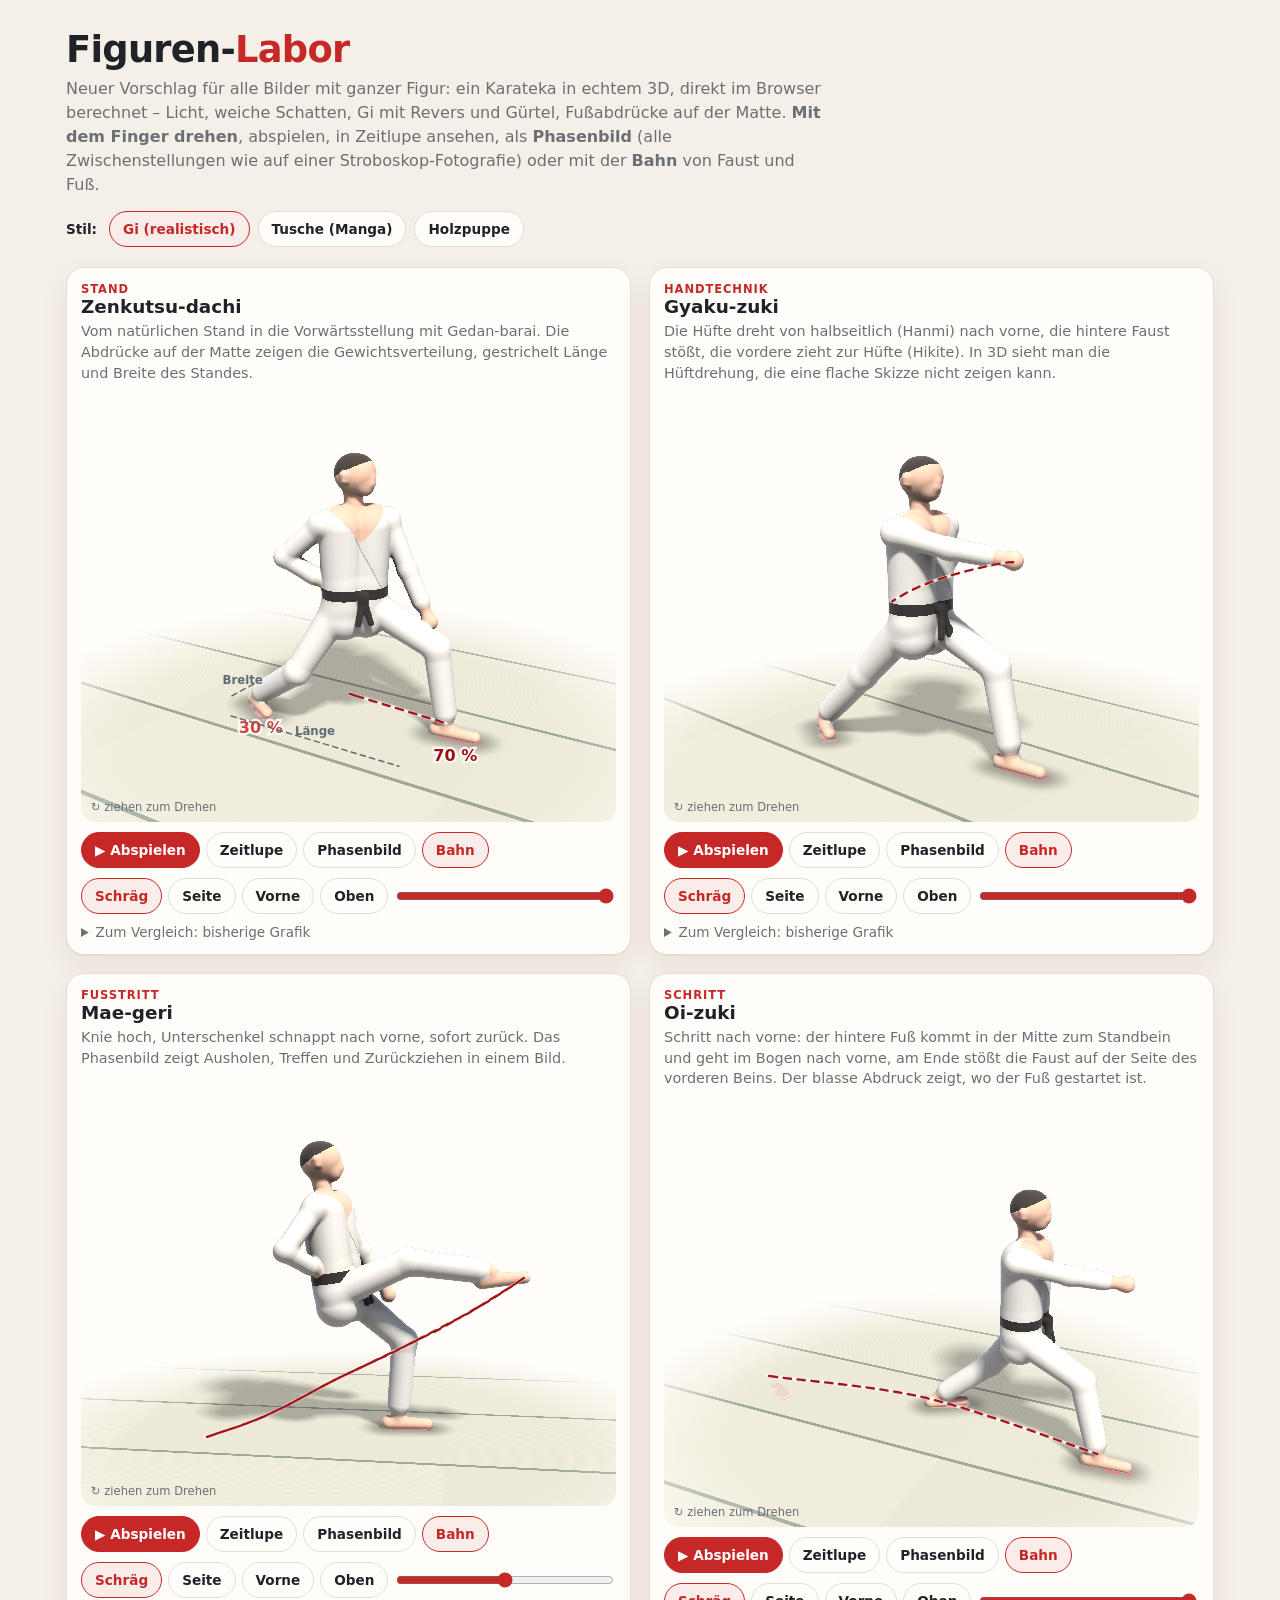
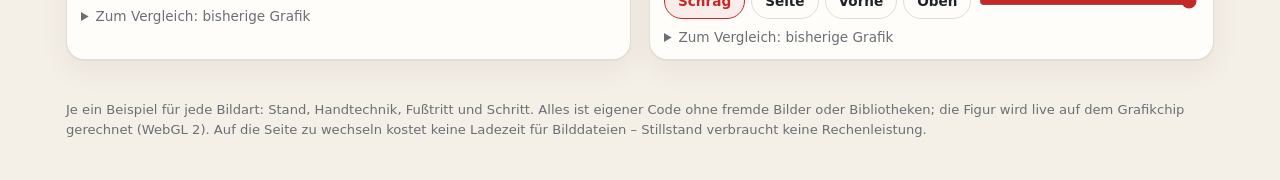
==== labor/figuren.html @ a84ec28a "Figuren-Labor: Vorschlag für 3D-Figuren mit Beispielen (v1.39.1) Eigenständige Seite labor/figuren.h" ====
<!DOCTYPE html>
<html lang="de">

<head>
  <meta charset="utf-8">
  <meta name="viewport" content="width=device-width, initial-scale=1">
  <title>Figuren-Labor</title>
  <style>
    :root {
      --red: #c62828;
      --ink: #1f2328;
      --muted: #6b6f76;
      --line: #e3ddd4;
      --card: #fffdf9;
      --bg: #f4efe7;
    }

    @media (prefers-color-scheme: dark) {
      :root:not([data-theme="light"]) {
        --ink: #ece7e0;
        --muted: #a39e97;
        --line: #3a3530;
        --card: #24211e;
        --bg: #181614;
        color-scheme: dark;
      }
    }

    :root[data-theme="dark"] {
      --ink: #ece7e0;
      --muted: #a39e97;
      --line: #3a3530;
      --card: #24211e;
      --bg: #181614;
      color-scheme: dark;
    }

    * {
      box-sizing: border-box;
    }

    body {
      margin: 0;
      font-family: system-ui, "Segoe UI", Roboto, sans-serif;
      background: var(--bg);
      color: var(--ink);
    }

    header {
      max-width: 1180px;
      margin: 0 auto;
      padding-block: 28px 8px;
      padding-left: max(16px, env(safe-area-inset-left, 0px));
      padding-right: max(16px, env(safe-area-inset-right, 0px));
    }

    h1 {
      margin: 0 0 6px;
      font-size: clamp(1.6rem, 4vw, 2.3rem);
      letter-spacing: -0.02em;
    }

    h1 span {
      color: var(--red);
    }

    .lead {
      margin: 0 0 14px;
      color: var(--muted);
      max-width: 760px;
      line-height: 1.5;
    }

    .styles {
      display: flex;
      flex-wrap: wrap;
      gap: 8px;
      align-items: center;
      margin: 8px 0 4px;
    }

    .styles b {
      font-size: 0.85rem;
      margin-right: 4px;
    }

    button,
    .chip {
      font: inherit;
      font-size: 0.85rem;
      font-weight: 650;
      border: 1.5px solid var(--line);
      background: var(--card);
      color: var(--ink);
      border-radius: 999px;
      padding: 7px 13px;
      cursor: pointer;
      min-height: 36px;
    }

    button[aria-pressed="true"] {
      border-color: var(--red);
      color: var(--red);
      background: color-mix(in srgb, var(--red) 8%, var(--card));
    }

    button.play {
      background: var(--red);
      border-color: var(--red);
      color: #fff;
    }

    main {
      max-width: 1180px;
      margin: 0 auto;
      padding-block: 8px 40px;
      padding-left: max(16px, env(safe-area-inset-left, 0px));
      padding-right: max(16px, env(safe-area-inset-right, 0px));
      display: grid;
      grid-template-columns: repeat(auto-fill, minmax(min(100%, 520px), 1fr));
      gap: 18px;
    }

    .card {
      background: var(--card);
      border: 1px solid var(--line);
      border-radius: 18px;
      padding: 14px;
      box-shadow: 0 1px 0 var(--line), 0 10px 30px rgba(60, 40, 20, 0.06);
    }

    .card h2 {
      margin: 0;
      font-size: 1.15rem;
    }

    .card .kind {
      font-size: 0.72rem;
      font-weight: 800;
      letter-spacing: 0.08em;
      text-transform: uppercase;
      color: var(--red);
    }

    .card p {
      margin: 4px 0 10px;
      color: var(--muted);
      font-size: 0.9rem;
      line-height: 1.45;
    }

    .stage {
      position: relative;
      border-radius: 14px;
      overflow: hidden;
      background: radial-gradient(120% 90% at 50% 20%, color-mix(in srgb, var(--card) 70%, #fff), var(--card));
      touch-action: none;
      cursor: grab;
    }

    .stage canvas {
      display: block;
      width: 100%;
      aspect-ratio: 5 / 4;
    }

    .stage .hint {
      position: absolute;
      left: 10px;
      bottom: 8px;
      font-size: 0.72rem;
      color: var(--muted);
      pointer-events: none;
    }

    .row {
      display: flex;
      flex-wrap: wrap;
      gap: 6px;
      margin-top: 10px;
      align-items: center;
    }

    input[type="range"] {
      flex: 1 1 140px;
      accent-color: var(--red);
    }

    details {
      margin-top: 10px;
      font-size: 0.85rem;
      color: var(--muted);
    }

    details .old {
      max-width: 260px;
      margin-top: 6px;
    }

    details .old svg {
      width: 100%;
      height: auto;
    }

    .fallback {
      padding: 30px 16px;
      text-align: center;
      color: var(--muted);
    }

    footer {
      max-width: 1180px;
      margin: 0 auto;
      padding-block: 0 40px;
      padding-left: max(16px, env(safe-area-inset-left, 0px));
      padding-right: max(16px, env(safe-area-inset-right, 0px));
      color: var(--muted);
      font-size: 0.82rem;
      line-height: 1.5;
    }
  </style>
</head>

<body>
  <header>
    <h1>Figuren-<span>Labor</span></h1>
    <p class="lead">Neuer Vorschlag für alle Bilder mit ganzer Figur: ein Karateka in echtem 3D, direkt im Browser berechnet – Licht, weiche Schatten, Gi mit Revers und Gürtel, Fußabdrücke auf der Matte. <b>Mit dem Finger drehen</b>, abspielen, in Zeitlupe ansehen, als <b>Phasenbild</b> (alle Zwischenstellungen wie auf einer Stroboskop-Fotografie) oder mit der <b>Bahn</b> von Faust und Fuß.</p>
    <div class="styles" role="group" aria-label="Stil">
      <b>Stil:</b>
      <button data-style="0" aria-pressed="true">Gi (realistisch)</button>
      <button data-style="1" aria-pressed="false">Tusche (Manga)</button>
      <button data-style="2" aria-pressed="false">Holzpuppe</button>
    </div>
  </header>
  <main id="cards"></main>
  <footer>Je ein Beispiel für jede Bildart: Stand, Handtechnik, Fußtritt und Schritt. Alles ist eigener Code ohne fremde Bilder oder Bibliotheken; die Figur wird live auf dem Grafikchip gerechnet (WebGL&nbsp;2). Auf die Seite zu wechseln kostet keine Ladezeit für Bilddateien – Stillstand verbraucht keine Rechenleistung.</footer>

  <script src="../js/core.js"></script>
  <script src="../js/graphics.js"></script>
  <script src="../js/graphics-tech.js"></script>
  <script src="figur3d.js"></script>
  <script>
    (function () {
      'use strict';
      const F = window.Figur3D;
      const { add, mul } = F.v;

      // ---------- Posen ----------
      // Brustkoordinaten der Hände: x = links, y = oben, z = vorne (Meter)
      const HIKITE_R = [-0.15, -0.37, -0.03];
      const HIKITE_L = [0.15, -0.37, -0.03];
      const GEDAN_L = [0.37, -0.55, 0.14];
      const PUNCH_R = [0.0, -0.13, 0.53];
      const YOI = { pelvis: [0, 0.9, 0.0], yaw: 0, L: { x: 0.17, z: 0.0, yaw: 15 }, R: { x: -0.17, z: 0.0, yaw: -15 }, hL: [0.1, -0.42, 0.13], hR: [-0.1, -0.42, 0.13], w: [0.5, 0.5] };
      const ZK = { pelvis: [0, 0.7, 0.1], yaw: -40, L: { x: 0.12, z: 0.62, yaw: 4 }, R: { x: -0.13, z: -0.5, yaw: -32 }, hL: GEDAN_L, hR: HIKITE_R, w: [0.7, 0.3] };
      const ZK_GZ = Object.assign({}, ZK, { pelvis: [0, 0.7, 0.13], yaw: 0, hL: HIKITE_L, hR: PUNCH_R });
      const CHAMBER = { pelvis: [0, 0.8, 0.3], yaw: -12, lean: -4, L: { x: 0.12, z: 0.62, yaw: 4 }, R: { x: -0.08, z: 0.26, y: 0.5, yaw: 0, pitch: -55, kp: [0, 0.5, 1] }, hL: GEDAN_L, hR: HIKITE_R, w: [1, 0] };
      const KICK = Object.assign({}, CHAMBER, { lean: -9, R: { x: -0.08, z: 1.12, y: 0.93, yaw: 0, pitch: 8, kp: [0, 1, 0.3] } });
      const OI_MID = { pelvis: [0, 0.71, 0.6], yaw: -18, L: { x: 0.12, z: 0.62, yaw: 10 }, R: { x: -0.01, z: 0.58, y: 0.11, yaw: 0, pitch: 0 }, hL: GEDAN_L, hR: HIKITE_R, w: [1, 0] };
      const OI_END = { pelvis: [0, 0.7, 1.22], yaw: 0, L: { x: 0.12, z: 0.62, yaw: 32 }, R: { x: -0.13, z: 1.74, yaw: 4 }, hL: HIKITE_L, hR: PUNCH_R, w: [0.3, 0.7] };

      const foot = (J, s, a, w) => ({ heel: J['heel' + s], toe: J['toe' + s], w, a, side: s });
      const grounded = (J, s) => J['ankle' + s][1] < 0.12;
      const decalsOf = (J, P) => ['L', 'R'].filter((s) => grounded(J, s)).map((s) => foot(J, s, 1, P.w[s === 'L' ? 0 : 1]));

      const EX = [
        {
          kind: 'Stand', title: 'Zenkutsu-dachi', text: 'Vom natürlichen Stand in die Vorwärtsstellung mit Gedan-barai. Die Abdrücke auf der Matte zeigen die Gewichtsverteilung, gestrichelt Länge und Breite des Standes.',
          keys: [{ t: 0, p: YOI }, { t: 0.15, p: YOI }, { t: 0.85, p: ZK, e: 'io' }],
          dur: 2.2, start: 1, eff: (J) => J.ankleL,
          cam: { target: [0, 0.68, 0.06], dist: 4.4, yaw: -58, pitch: 18 },
          labels: true, old: () => SK.gfx.stanceSideSvg('zenkutsu'),
        },
        {
          kind: 'Handtechnik', title: 'Gyaku-zuki', text: 'Die Hüfte dreht von halbseitlich (Hanmi) nach vorne, die hintere Faust stößt, die vordere zieht zur Hüfte (Hikite). In 3D sieht man die Hüftdrehung, die eine flache Skizze nicht zeigen kann.',
          keys: [{ t: 0, p: ZK }, { t: 0.25, p: ZK }, { t: 0.6, p: ZK_GZ, e: 'kime' }],
          dur: 1.5, start: 1, eff: (J) => J.fistR,
          cam: { target: [0, 0.78, 0.2], dist: 4.0, yaw: -48, pitch: 12 },
          old: () => SK.gfx.MOVES['gyaku-zuki'](),
        },
        {
          kind: 'Fußtritt', title: 'Mae-geri', text: 'Knie hoch, Unterschenkel schnappt nach vorne, sofort zurück. Das Phasenbild zeigt Ausholen, Treffen und Zurückziehen in einem Bild.',
          keys: [{ t: 0, p: ZK }, { t: 0.12, p: ZK }, { t: 0.36, p: CHAMBER }, { t: 0.5, p: KICK, e: 'kime' }, { t: 0.64, p: CHAMBER }, { t: 0.9, p: ZK }],
          dur: 2.0, start: 0.5, eff: (J) => J.toeR,
          cam: { target: [0, 0.8, 0.35], dist: 4.4, yaw: -82, pitch: 8 },
          old: () => SK.gfx.MOVES['mae-geri'](),
        },
        {
          kind: 'Schritt', title: 'Oi-zuki', text: 'Schritt nach vorne: der hintere Fuß kommt in der Mitte zum Standbein und geht im Bogen nach vorne, am Ende stößt die Faust auf der Seite des vorderen Beins. Der blasse Abdruck zeigt, wo der Fuß gestartet ist.',
          keys: [{ t: 0, p: ZK }, { t: 0.12, p: ZK }, { t: 0.5, p: OI_MID }, { t: 0.82, p: OI_END, e: 'kime' }],
          dur: 2.0, start: 1, eff: (J) => J.ankleR, ghostR: true,
          cam: { target: [0, 0.7, 0.62], dist: 4.9, yaw: -64, pitch: 22 },
          old: () => SK.gfx.MOVES['oi-zuki'](),
        },
      ];

      let style = 0;
      const views = [];
      const root = document.getElementById('cards');
      if (!F.ok()) {
        root.innerHTML = '<div class="fallback">Dieser Browser kann kein WebGL 2 – hier würde die bisherige Grafik erscheinen.</div>';
        return;
      }

      EX.forEach((ex) => {
        const card = document.createElement('article');
        card.className = 'card';
        card.innerHTML = `<div class="kind">${ex.kind}</div><h2>${ex.title}</h2><p>${ex.text}</p>
          <div class="stage"><canvas></canvas><span class="hint">↻ ziehen zum Drehen</span></div>
          <div class="row">
            <button class="play">▶ Abspielen</button>
            <button data-t="slow" aria-pressed="false">Zeitlupe</button>
            <button data-t="phase" aria-pressed="false">Phasenbild</button>
            <button data-t="trail" aria-pressed="true">Bahn</button>
          </div>
          <div class="row">
            <button data-v="schraeg" aria-pressed="true">Schräg</button>
            <button data-v="seite" aria-pressed="false">Seite</button>
            <button data-v="vorne" aria-pressed="false">Vorne</button>
            <button data-v="oben" aria-pressed="false">Oben</button>
            <input type="range" min="0" max="1000" value="${Math.round(ex.start * 1000)}" aria-label="Zeitpunkt">
          </div>
          <details><summary>Zum Vergleich: bisherige Grafik</summary><div class="old"></div></details>`;
        root.append(card);
        const cv = card.querySelector('canvas');
        const v = {
          ex, cv, ctx: cv.getContext('2d'), card,
          pose: F.timeline(ex.keys), t: ex.start, playing: false, slow: false, phase: false, trail: true,
          cam: Object.assign({}, ex.cam), home: Object.assign({}, ex.cam), dirty: true, visible: true,
        };
        v.start = F.solve(v.pose(0));
        views.push(v);
        const play = card.querySelector('.play');
        const range = card.querySelector('input[type=range]');
        v.range = range;
        v.playBtn = play;
        play.onclick = () => {
          v.playing = !v.playing;
          if (v.playing && v.t >= 1) v.t = 0;
          play.textContent = v.playing ? '❚❚ Pause' : '▶ Abspielen';
          v.dirty = true;
        };
        card.querySelectorAll('[data-t]').forEach((b) => (b.onclick = () => {
          const k = b.dataset.t;
          v[k] = !v[k];
          b.setAttribute('aria-pressed', String(v[k]));
          v.dirty = true;
        }));
        const presets = { schraeg: v.home.yaw, seite: -90, vorne: 0, oben: null };
        card.querySelectorAll('[data-v]').forEach((b) => (b.onclick = () => {
          card.querySelectorAll('[data-v]').forEach((x) => x.setAttribute('aria-pressed', String(x === b)));
          const k = b.dataset.v;
          if (k === 'oben') Object.assign(v.cam, { yaw: v.home.yaw, pitch: 84 });
          else Object.assign(v.cam, { yaw: presets[k], pitch: k === 'schraeg' ? v.home.pitch : 6 });
          v.dirty = true;
        }));
        range.oninput = () => { v.t = range.value / 1000; v.playing = false; play.textContent = '▶ Abspielen'; v.dirty = true; };
        // Drehen mit Finger oder Maus
        let drag = null;
        const stage = card.querySelector('.stage');
        stage.addEventListener('pointerdown', (e) => { drag = [e.clientX, e.clientY]; stage.setPointerCapture(e.pointerId); stage.style.cursor = 'grabbing'; });
        stage.addEventListener('pointermove', (e) => {
          if (!drag) return;
          v.cam.yaw -= (e.clientX - drag[0]) * 0.45;
          v.cam.pitch = Math.max(-4, Math.min(86, v.cam.pitch + (e.clientY - drag[1]) * 0.35));
          drag = [e.clientX, e.clientY];
          v.dragging = true;
          v.dirty = true;
        });
        const up = () => { drag = null; stage.style.cursor = ''; v.dragging = false; v.dirty = true; };
        stage.addEventListener('pointerup', up);
        stage.addEventListener('pointercancel', up);
        stage.addEventListener('dblclick', () => { Object.assign(v.cam, v.home); v.dirty = true; });
        if (window.SK && SK.gfx && ex.old) card.querySelector('.old').innerHTML = ex.old();
      });

      document.querySelectorAll('[data-style]').forEach((b) => (b.onclick = () => {
        style = Number(b.dataset.style);
        document.querySelectorAll('[data-style]').forEach((x) => x.setAttribute('aria-pressed', String(x === b)));
        views.forEach((v) => (v.dirty = true));
      }));

      const io = new IntersectionObserver((es) => es.forEach((e) => { const v = views.find((x) => x.card === e.target); v.visible = e.isIntersecting; if (v.visible) v.dirty = true; }));
      views.forEach((v) => io.observe(v.card));

      // ---------- Zeichnen ----------
      function overlay(v, C, P, J) {
        const g = v.ctx;
        const s = v.cv.height / 400;
        g.save();
        if (v.trail && v.ex.eff) {
          const pts = [];
          for (let i = 0; i <= 60; i++) pts.push(C.project(v.ex.eff(F.solve(v.pose(i / 60)))));
          g.lineWidth = 3 * s;
          g.lineCap = 'round';
          g.strokeStyle = 'rgba(255,255,255,.75)';
          g.beginPath();
          pts.forEach((p, i) => (i ? g.lineTo(p[0], p[1]) : g.moveTo(p[0], p[1])));
          g.stroke();
          g.setLineDash([7 * s, 6 * s]);
          g.strokeStyle = '#a3151a';
          g.lineWidth = 2.2 * s;
          g.stroke();
          g.setLineDash([]);
          // Pfeilspitze am Ende der Bahn
          const [a, b] = [pts[pts.length - 6], pts[pts.length - 1]];
          const ang = Math.atan2(b[1] - a[1], b[0] - a[0]);
          if (Math.hypot(b[0] - a[0], b[1] - a[1]) > 2) {
            g.fillStyle = '#a3151a';
            g.beginPath();
            g.moveTo(b[0], b[1]);
            g.lineTo(b[0] - Math.cos(ang - 0.45) * 12 * s, b[1] - Math.sin(ang - 0.45) * 12 * s);
            g.lineTo(b[0] - Math.cos(ang + 0.45) * 12 * s, b[1] - Math.sin(ang + 0.45) * 12 * s);
            g.fill();
          }
        }
        if (v.ex.labels && v.t > 0.8) {
          g.font = `800 ${15 * s}px system-ui, sans-serif`;
          g.textAlign = 'center';
          ['L', 'R'].forEach((k, i) => {
            const p = C.project(add(F.v.mix(J['heel' + k], J['toe' + k], 0.5), [0, 0, 0]));
            const txt = `${Math.round(P.w[i] * 100)} %`;
            g.lineWidth = 4 * s;
            g.strokeStyle = 'rgba(255,255,255,.9)';
            g.strokeText(txt, p[0], p[1] + 26 * s);
            g.fillStyle = P.w[i] >= 0.6 ? '#9b1010' : '#d0453f';
            g.fillText(txt, p[0], p[1] + 26 * s);
          });
          // Länge und Breite als Maßlinien am Boden
          const hl = J.heelL;
          const hr = J.heelR;
          const dim = (a, b, label) => {
            const A = C.project(a);
            const B = C.project(b);
            g.setLineDash([5 * s, 4 * s]);
            g.strokeStyle = '#5f6b74';
            g.lineWidth = 1.4 * s;
            g.beginPath();
            g.moveTo(A[0], A[1]);
            g.lineTo(B[0], B[1]);
            g.stroke();
            g.setLineDash([]);
            g.font = `600 ${11 * s}px system-ui, sans-serif`;
            g.fillStyle = '#5f6b74';
            g.fillText(label, (A[0] + B[0]) / 2, (A[1] + B[1]) / 2 - 6 * s);
          };
          const off = 0.22;
          dim([hr[0] - off, 0.002, hr[2]], [hr[0] - off, 0.002, hl[2]], 'Länge');
          dim([hl[0], 0.002, hr[2] - 0.18], [hr[0], 0.002, hr[2] - 0.18], 'Breite');
        }
        g.restore();
      }

      function render(v) {
        const dpr = Math.min(window.devicePixelRatio || 1, v.playing || v.dragging ? 1.25 : 2);
        const w = Math.round(v.cv.clientWidth * dpr);
        const h = Math.round(w * 0.8);
        if (v.cv.width !== w || v.cv.height !== h) { v.cv.width = w; v.cv.height = h; }
        const t = Math.min(1, v.t);
        const P = v.pose(t);
        const J = F.solve(P);
        const decals = decalsOf(J, P);
        if (v.ex.ghostR) decals.push(Object.assign(foot(v.start, 'R', 0.35, 0.3)));
        v.ctx.clearRect(0, 0, w, h);
        let C;
        if (v.phase) {
          // Phasenbild: Boden, blasse Zwischenstellungen, aktuelle Stellung obenauf
          C = F.draw(v.ctx, w, h, P, v.cam, { mode: 1, style, decals });
          const steps = [0.2, 0.35, 0.5, 0.65, 0.8].map((x) => v.ex.keys[0].t + x * (v.ex.keys[v.ex.keys.length - 1].t - v.ex.keys[0].t)).filter((x) => Math.abs(x - t) > 0.04);
          steps.forEach((x) => { v.ctx.globalAlpha = 0.24; F.draw(v.ctx, w, h, v.pose(x), v.cam, { mode: 2, style }); });
          v.ctx.globalAlpha = 1;
          F.draw(v.ctx, w, h, P, v.cam, { mode: 2, style });
        } else {
          C = F.draw(v.ctx, w, h, P, v.cam, { mode: 0, style, decals });
        }
        overlay(v, C, P, J);
        v.range.value = Math.round(t * 1000);
      }

      window.labViews = views;
      let last = performance.now();
      function loop(now) {
        const dt = Math.min(0.05, (now - last) / 1000);
        last = now;
        views.forEach((v) => {
          if (!v.visible) return;
          if (v.playing) {
            v.t += (dt / v.ex.dur) * (v.slow ? 0.25 : 1);
            if (v.t > 1.35) v.t = 0;
            v.dirty = true;
          }
          if (v.dirty) { v.dirty = false; render(v); }
        });
        requestAnimationFrame(loop);
      }
      window.addEventListener('resize', () => views.forEach((v) => (v.dirty = true)));
      requestAnimationFrame(loop);
    })();
  </script>
</body>

</html>
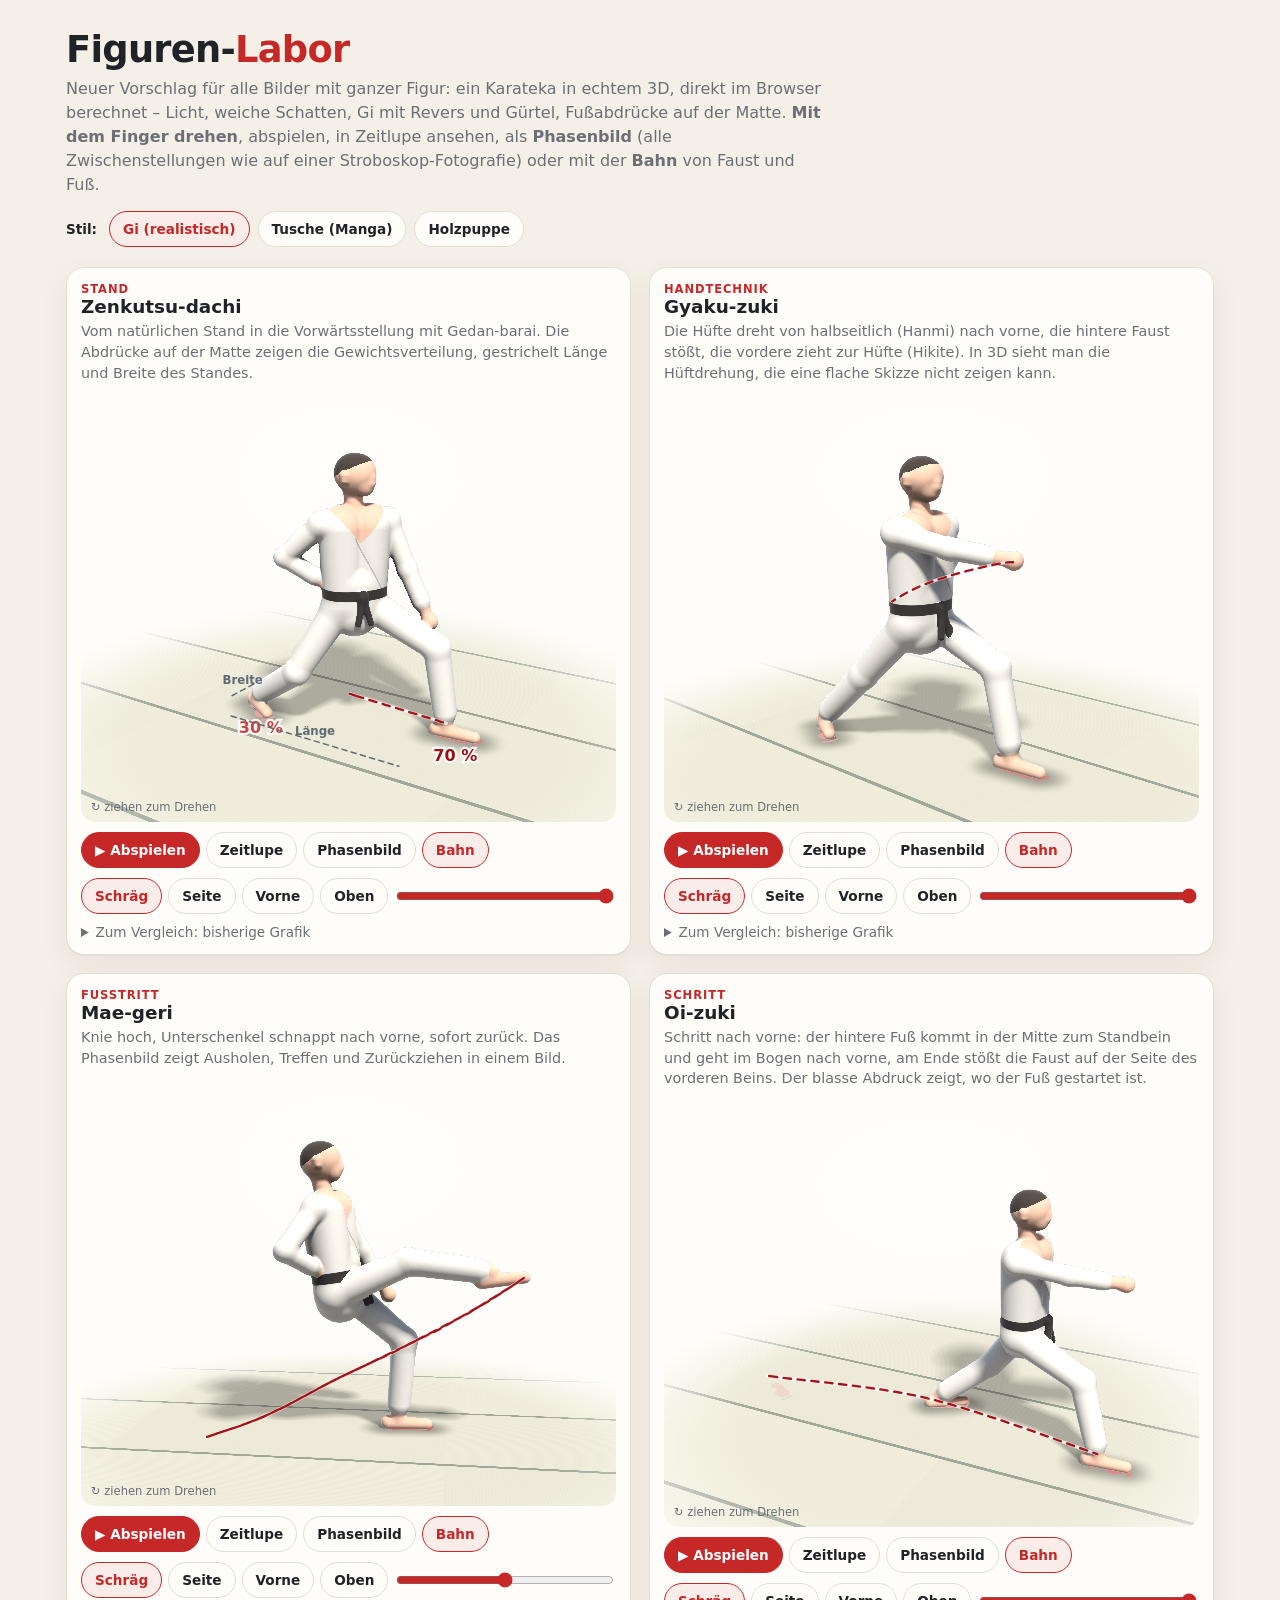
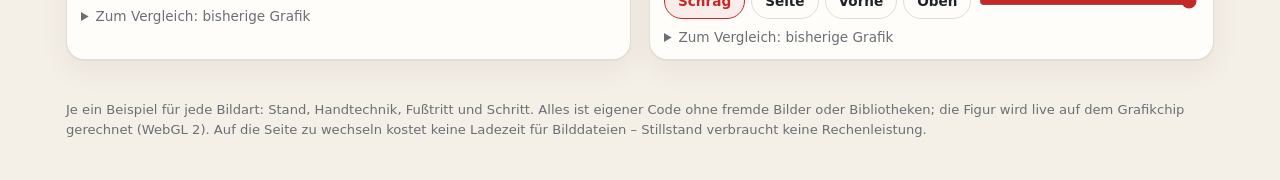
==== commit c8732819: "Figuren-Labor: Gesäß geglättet, Gegenlicht, schärfere Darstellung (v1.39.2) Co-Authored-By: Claude O" ====
--- a/labor/figuren.html
+++ b/labor/figuren.html
@@ -452,7 +452,8 @@
       }
 
       function render(v) {
-        const dpr = Math.min(window.devicePixelRatio || 1, v.playing || v.dragging ? 1.25 : 2);
+        // Stillstand in voller Bildschirmschärfe (bis 3×), beim Abspielen und Drehen bis 2×
+        const dpr = Math.min(window.devicePixelRatio || 1, v.playing || v.dragging ? 2 : 3);
         const w = Math.round(v.cv.clientWidth * dpr);
         const h = Math.round(w * 0.8);
         if (v.cv.width !== w || v.cv.height !== h) { v.cv.width = w; v.cv.height = h; }
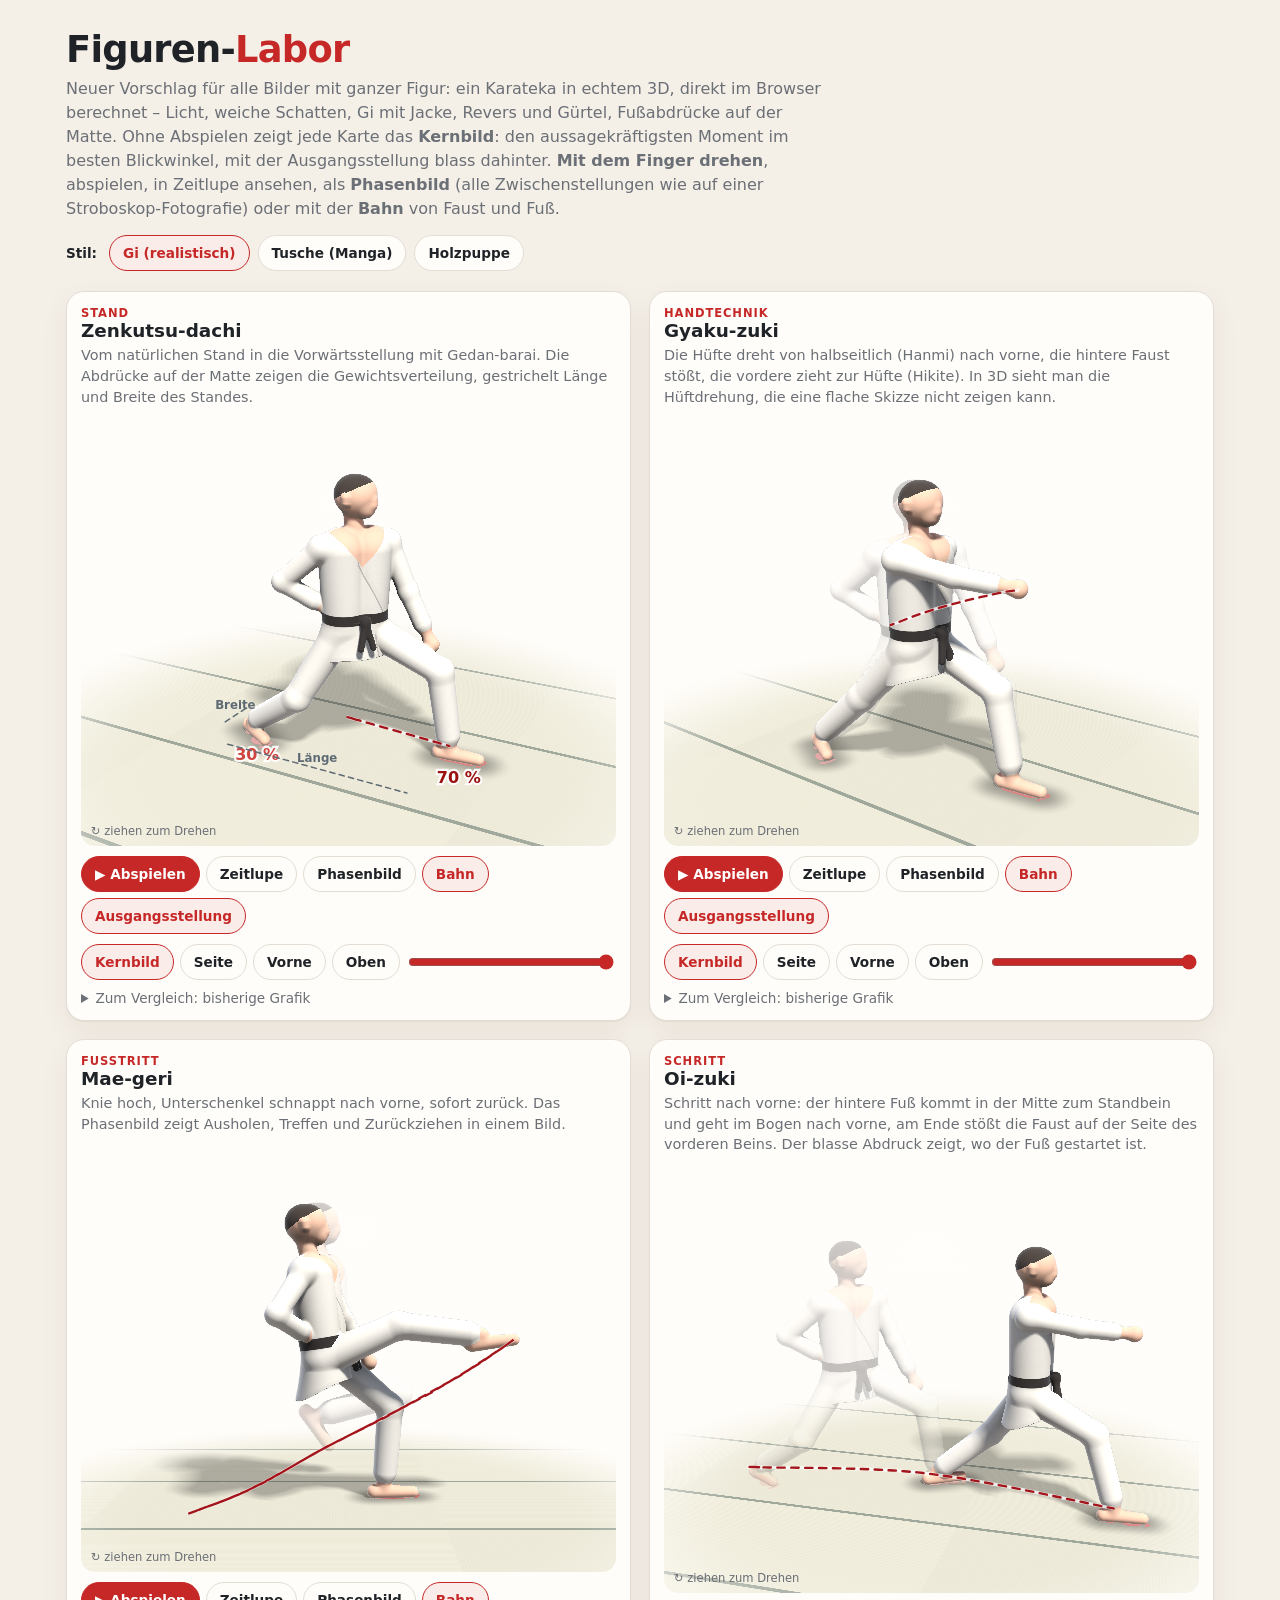
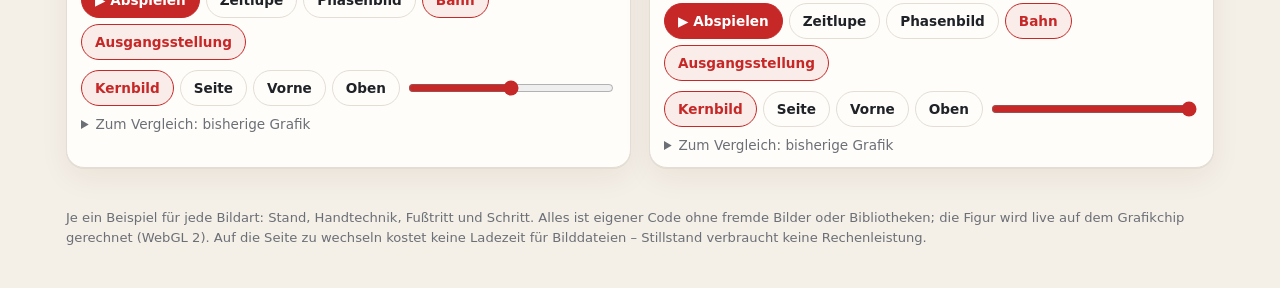
==== commit c3eb0c93: "Figuren-Labor: echte Gi-Jacke, Kernbild mit Ausgangsstellung (v1.39.3) - unterer Teil der Jacke als " ====
--- a/labor/figuren.html
+++ b/labor/figuren.html
@@ -224,7 +224,7 @@
 <body>
   <header>
     <h1>Figuren-<span>Labor</span></h1>
-    <p class="lead">Neuer Vorschlag für alle Bilder mit ganzer Figur: ein Karateka in echtem 3D, direkt im Browser berechnet – Licht, weiche Schatten, Gi mit Revers und Gürtel, Fußabdrücke auf der Matte. <b>Mit dem Finger drehen</b>, abspielen, in Zeitlupe ansehen, als <b>Phasenbild</b> (alle Zwischenstellungen wie auf einer Stroboskop-Fotografie) oder mit der <b>Bahn</b> von Faust und Fuß.</p>
+    <p class="lead">Neuer Vorschlag für alle Bilder mit ganzer Figur: ein Karateka in echtem 3D, direkt im Browser berechnet – Licht, weiche Schatten, Gi mit Jacke, Revers und Gürtel, Fußabdrücke auf der Matte. Ohne Abspielen zeigt jede Karte das <b>Kernbild</b>: den aussagekräftigsten Moment im besten Blickwinkel, mit der Ausgangsstellung blass dahinter. <b>Mit dem Finger drehen</b>, abspielen, in Zeitlupe ansehen, als <b>Phasenbild</b> (alle Zwischenstellungen wie auf einer Stroboskop-Fotografie) oder mit der <b>Bahn</b> von Faust und Fuß.</p>
     <div class="styles" role="group" aria-label="Stil">
       <b>Stil:</b>
       <button data-style="0" aria-pressed="true">Gi (realistisch)</button>
@@ -267,29 +267,29 @@
         {
           kind: 'Stand', title: 'Zenkutsu-dachi', text: 'Vom natürlichen Stand in die Vorwärtsstellung mit Gedan-barai. Die Abdrücke auf der Matte zeigen die Gewichtsverteilung, gestrichelt Länge und Breite des Standes.',
           keys: [{ t: 0, p: YOI }, { t: 0.15, p: YOI }, { t: 0.85, p: ZK, e: 'io' }],
-          dur: 2.2, start: 1, eff: (J) => J.ankleL,
-          cam: { target: [0, 0.68, 0.06], dist: 4.4, yaw: -58, pitch: 18 },
+          dur: 2.2, start: 1, eff: (J) => J.ankleL, ghost: [],
+          cam: { target: [0, 0.68, 0.06], dist: 4.3, yaw: -62, pitch: 20 },
           labels: true, old: () => SK.gfx.stanceSideSvg('zenkutsu'),
         },
         {
           kind: 'Handtechnik', title: 'Gyaku-zuki', text: 'Die Hüfte dreht von halbseitlich (Hanmi) nach vorne, die hintere Faust stößt, die vordere zieht zur Hüfte (Hikite). In 3D sieht man die Hüftdrehung, die eine flache Skizze nicht zeigen kann.',
           keys: [{ t: 0, p: ZK }, { t: 0.25, p: ZK }, { t: 0.6, p: ZK_GZ, e: 'kime' }],
-          dur: 1.5, start: 1, eff: (J) => J.fistR,
-          cam: { target: [0, 0.78, 0.2], dist: 4.0, yaw: -48, pitch: 12 },
+          dur: 1.5, start: 1, eff: (J) => J.fistR, ghost: [0],
+          cam: { target: [0, 0.78, 0.2], dist: 4.0, yaw: -52, pitch: 16 },
           old: () => SK.gfx.MOVES['gyaku-zuki'](),
         },
         {
           kind: 'Fußtritt', title: 'Mae-geri', text: 'Knie hoch, Unterschenkel schnappt nach vorne, sofort zurück. Das Phasenbild zeigt Ausholen, Treffen und Zurückziehen in einem Bild.',
           keys: [{ t: 0, p: ZK }, { t: 0.12, p: ZK }, { t: 0.36, p: CHAMBER }, { t: 0.5, p: KICK, e: 'kime' }, { t: 0.64, p: CHAMBER }, { t: 0.9, p: ZK }],
-          dur: 2.0, start: 0.5, eff: (J) => J.toeR,
-          cam: { target: [0, 0.8, 0.35], dist: 4.4, yaw: -82, pitch: 8 },
+          dur: 2.0, start: 0.5, eff: (J) => J.toeR, ghost: [0.36],
+          cam: { target: [0, 0.8, 0.42], dist: 4.3, yaw: -90, pitch: 6 },
           old: () => SK.gfx.MOVES['mae-geri'](),
         },
         {
           kind: 'Schritt', title: 'Oi-zuki', text: 'Schritt nach vorne: der hintere Fuß kommt in der Mitte zum Standbein und geht im Bogen nach vorne, am Ende stößt die Faust auf der Seite des vorderen Beins. Der blasse Abdruck zeigt, wo der Fuß gestartet ist.',
           keys: [{ t: 0, p: ZK }, { t: 0.12, p: ZK }, { t: 0.5, p: OI_MID }, { t: 0.82, p: OI_END, e: 'kime' }],
-          dur: 2.0, start: 1, eff: (J) => J.ankleR, ghostR: true,
-          cam: { target: [0, 0.7, 0.62], dist: 4.9, yaw: -64, pitch: 22 },
+          dur: 2.0, start: 1, eff: (J) => J.ankleR, ghostR: true, ghost: [0],
+          cam: { target: [0, 0.72, 0.62], dist: 4.8, yaw: -74, pitch: 16 },
           old: () => SK.gfx.MOVES['oi-zuki'](),
         },
       ];
@@ -312,9 +312,10 @@
             <button data-t="slow" aria-pressed="false">Zeitlupe</button>
             <button data-t="phase" aria-pressed="false">Phasenbild</button>
             <button data-t="trail" aria-pressed="true">Bahn</button>
+            <button data-t="ghostOn" aria-pressed="true">Ausgangsstellung</button>
           </div>
           <div class="row">
-            <button data-v="schraeg" aria-pressed="true">Schräg</button>
+            <button data-v="kern" aria-pressed="true" title="Bester Moment und Blickwinkel">Kernbild</button>
             <button data-v="seite" aria-pressed="false">Seite</button>
             <button data-v="vorne" aria-pressed="false">Vorne</button>
             <button data-v="oben" aria-pressed="false">Oben</button>
@@ -325,7 +326,7 @@
         const cv = card.querySelector('canvas');
         const v = {
           ex, cv, ctx: cv.getContext('2d'), card,
-          pose: F.timeline(ex.keys), t: ex.start, playing: false, slow: false, phase: false, trail: true,
+          pose: F.timeline(ex.keys), t: ex.start, playing: false, slow: false, phase: false, trail: true, ghostOn: true,
           cam: Object.assign({}, ex.cam), home: Object.assign({}, ex.cam), dirty: true, visible: true,
         };
         v.start = F.solve(v.pose(0));
@@ -346,12 +347,18 @@
           b.setAttribute('aria-pressed', String(v[k]));
           v.dirty = true;
         }));
-        const presets = { schraeg: v.home.yaw, seite: -90, vorne: 0, oben: null };
+        const presets = { kern: v.home.yaw, seite: -90, vorne: 0, oben: null };
         card.querySelectorAll('[data-v]').forEach((b) => (b.onclick = () => {
           card.querySelectorAll('[data-v]').forEach((x) => x.setAttribute('aria-pressed', String(x === b)));
           const k = b.dataset.v;
           if (k === 'oben') Object.assign(v.cam, { yaw: v.home.yaw, pitch: 84 });
-          else Object.assign(v.cam, { yaw: presets[k], pitch: k === 'schraeg' ? v.home.pitch : 6 });
+          else if (k === 'kern') {
+            // Kernbild: der aussagekräftigste Moment aus dem Blickwinkel, in dem man die Technik am besten erkennt
+            Object.assign(v.cam, v.home);
+            v.t = ex.start;
+            v.playing = false;
+            play.textContent = '▶ Abspielen';
+          } else Object.assign(v.cam, { yaw: presets[k], pitch: 6 });
           v.dirty = true;
         }));
         range.oninput = () => { v.t = range.value / 1000; v.playing = false; play.textContent = '▶ Abspielen'; v.dirty = true; };
@@ -464,7 +471,14 @@
         if (v.ex.ghostR) decals.push(Object.assign(foot(v.start, 'R', 0.35, 0.3)));
         v.ctx.clearRect(0, 0, w, h);
         let C;
-        if (v.phase) {
+        const ghosts = !v.playing && v.ghostOn && !v.phase ? v.ex.ghost.filter((x) => Math.abs(x - t) > 0.05) : [];
+        if (ghosts.length) {
+          // Standbild: Ausgangsstellung blass hinter der Endstellung
+          C = F.draw(v.ctx, w, h, P, v.cam, { mode: 1, style, decals });
+          ghosts.forEach((x) => { v.ctx.globalAlpha = 0.3; F.draw(v.ctx, w, h, v.pose(x), v.cam, { mode: 2, style }); });
+          v.ctx.globalAlpha = 1;
+          F.draw(v.ctx, w, h, P, v.cam, { mode: 2, style });
+        } else if (v.phase) {
           // Phasenbild: Boden, blasse Zwischenstellungen, aktuelle Stellung obenauf
           C = F.draw(v.ctx, w, h, P, v.cam, { mode: 1, style, decals });
           const steps = [0.2, 0.35, 0.5, 0.65, 0.8].map((x) => v.ex.keys[0].t + x * (v.ex.keys[v.ex.keys.length - 1].t - v.ex.keys[0].t)).filter((x) => Math.abs(x - t) > 0.04);
